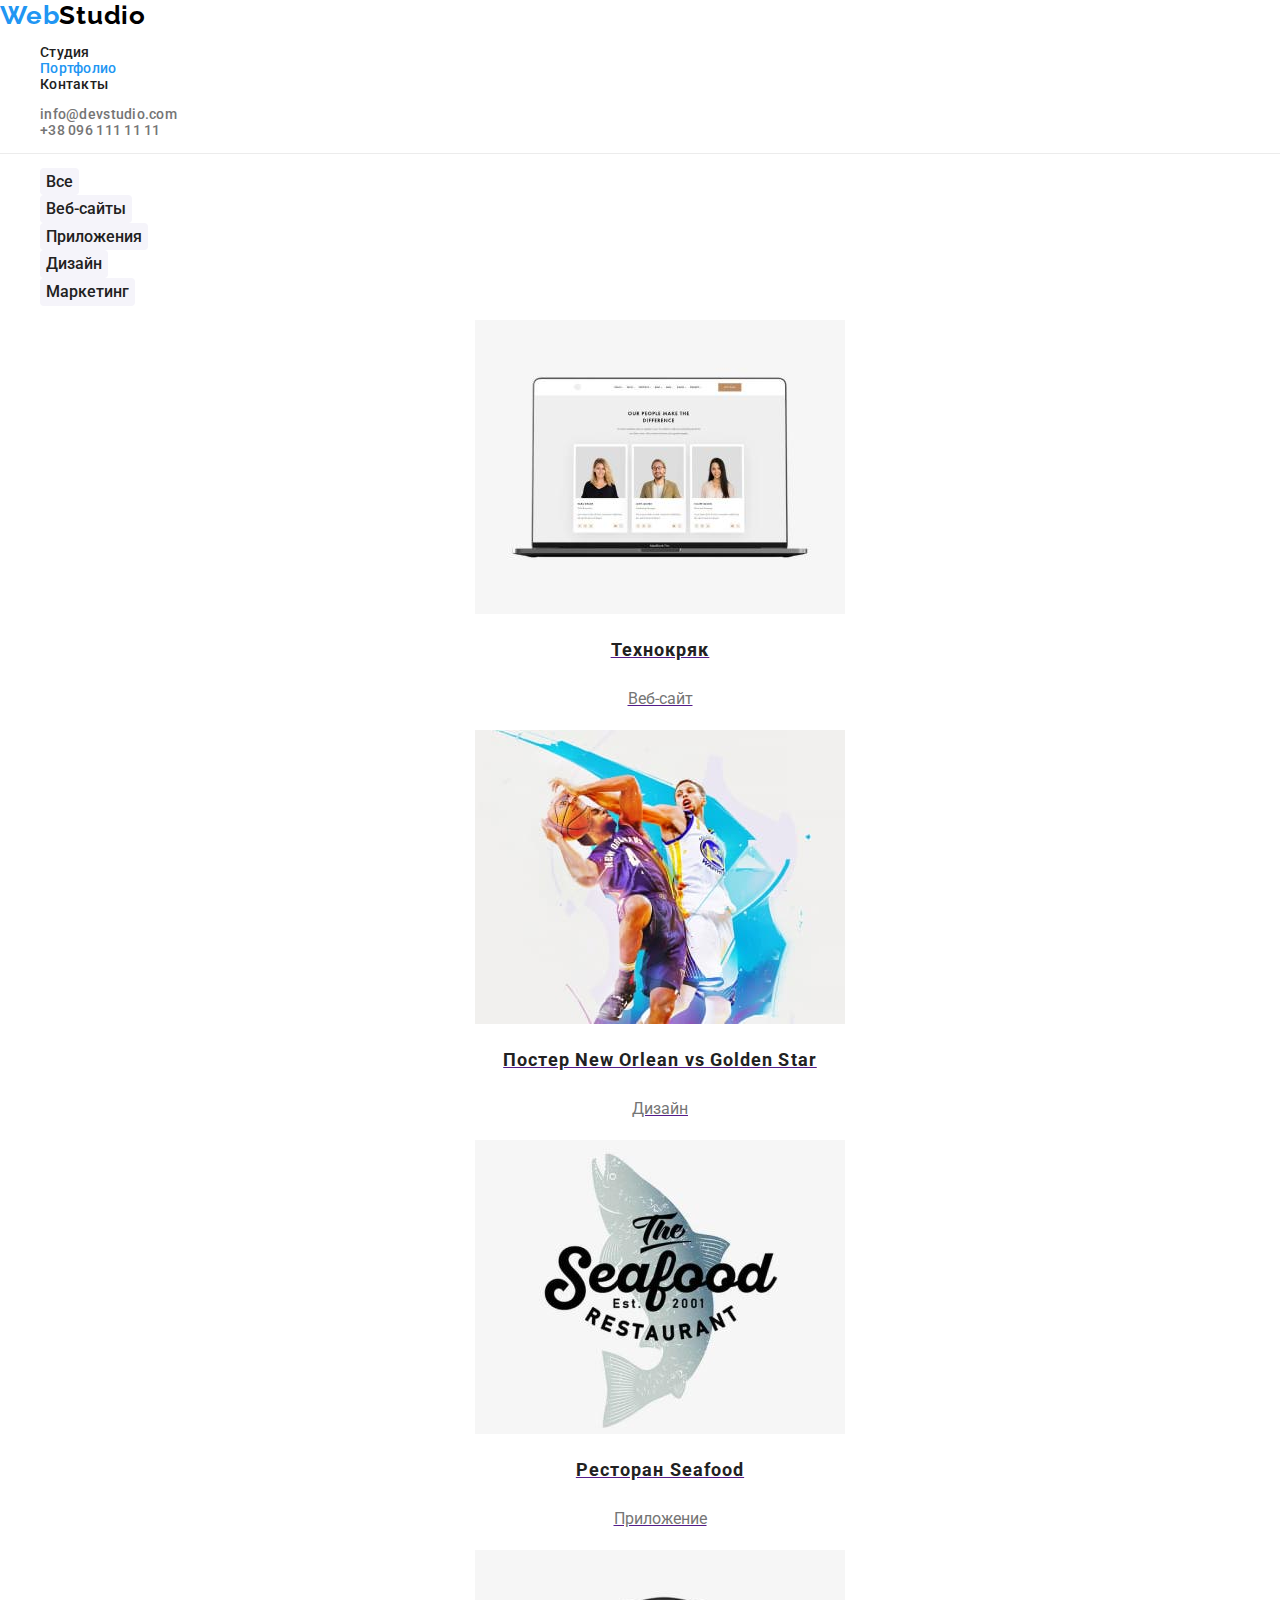
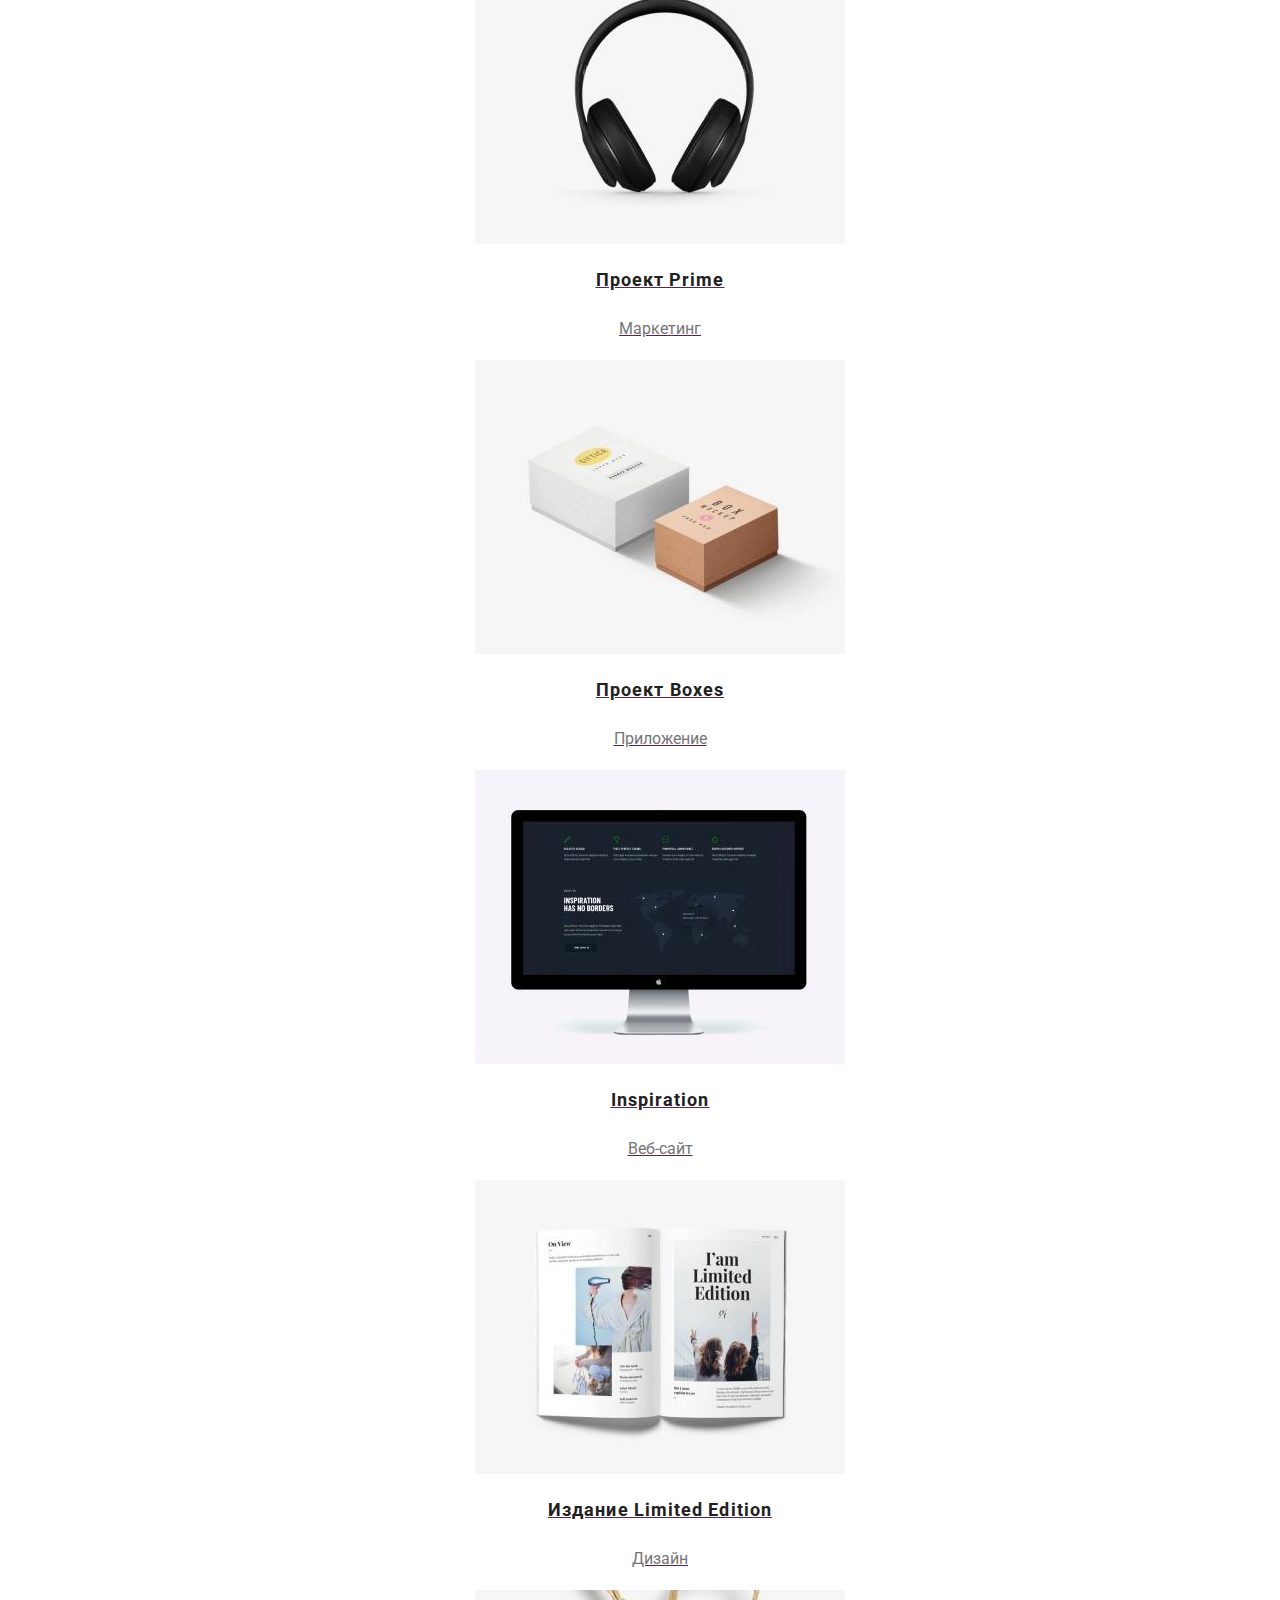
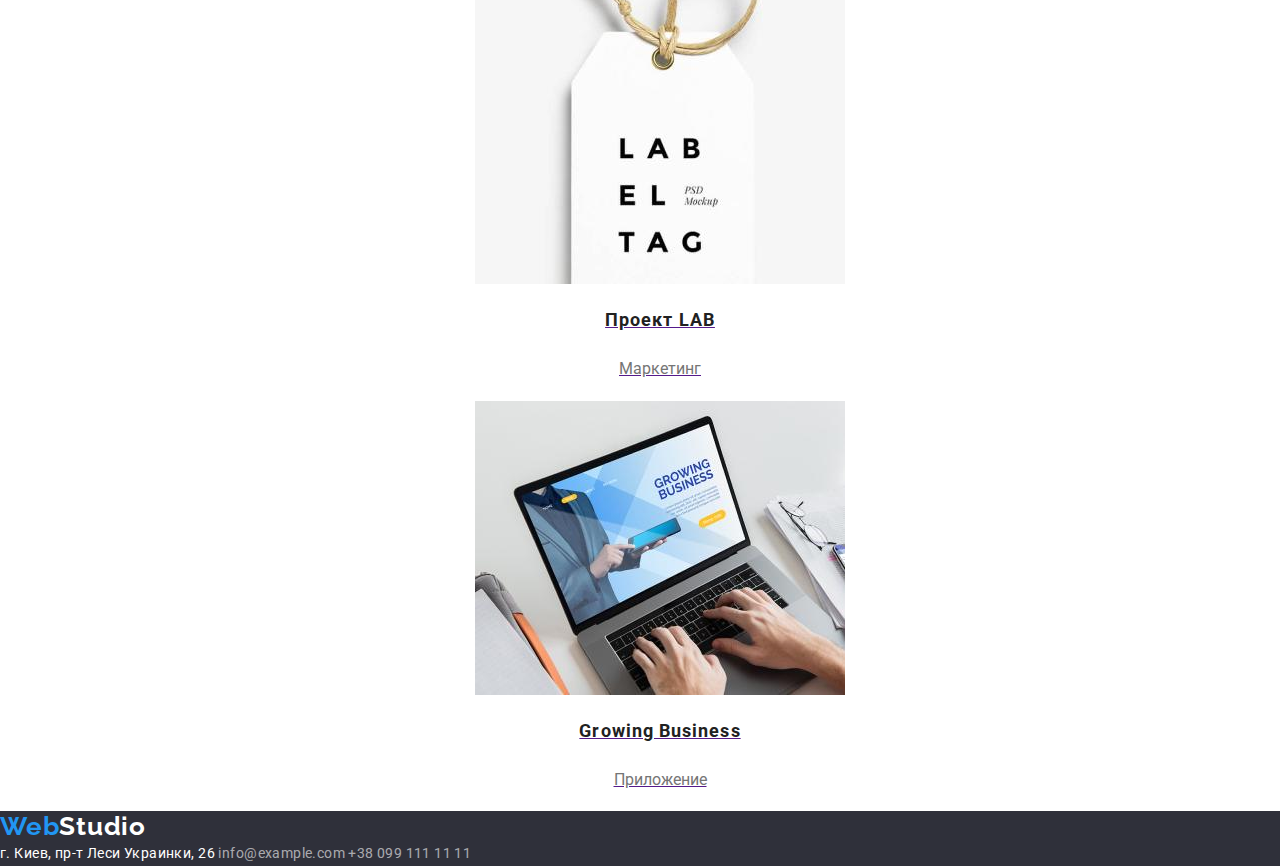
==== portfolio.html @ 9ca7c8cb "Initial commit" ====
<!DOCTYPE html>
<html lang="ru">
	<head>
		<meta charset="UTF-8" />
		<meta http-equiv="X-UA-Compatible" content="IE=edge" />
		<meta name="viewport" content="width=device-width, initial-scale=1.0" />
		<link rel="preconnect" href="https://fonts.googleapis.com" />
		<link rel="preconnect" href="https://fonts.gstatic.com" crossorigin />
		<link
			href="https://fonts.googleapis.com/css2?family=Raleway:wght@700&family=Roboto:wght@400;500;700;900&display=swap"
			rel="stylesheet"
		/>
		<link rel="stylesheet" href="./css/modern-normalize.css" />
		<link rel="stylesheet" href="./css/styles.css" />
		<title>Portfolio</title>
	</head>
	<body>
		<header class="page-header">
			<a lang="en" href="./index.html" class="logo-title">
				<span class="logo-blue">Web</span>Studio
			</a>
			<nav>
				<ul class="nav-menu">
					<li class="nav-item"><a class="nav-link" href="./index.html">Студия</a></li>
					<li class="nav-item"><a class="nav-link active" href="./portfolio.html">Портфолио</a></li>
					<li class="nav-item"><a class="nav-link" href="#contacts">Контакты</a></li>
				</ul>
			</nav>
			<ul class="address-menu">
				<li><a class="address-link" href="mailto:info@devstudio.com">info@devstudio.com</a></li>
				<li><a class="address-link" href="tel:+380961111111">+38 096 111 11 11</a></li>
			</ul>
		</header>

		<main>
			<!-- Our work -->
			<section class="work">
				<!--Hiden title-->
				<h1 hidden>Portfolio</h1>
				<ul class="work-btn-list">
					<li><button type="button" class="work-btn-item">Все</button></li>
					<li><button type="button" class="work-btn-item">Веб-сайты</button></li>
					<li><button type="button" class="work-btn-item">Приложения</button></li>
					<li><button type="button" class="work-btn-item">Дизайн</button></li>
					<li><button type="button" class="work-btn-item">Маркетинг</button></li>
				</ul>
				<ul class="work-cards">
					<li class="work-card">
						<a href="">
							<img src="./images/portfolio/laptop.jpg" width="370" height="294" alt="technoquack" />
							<h2 class="work-card-title">Технокряк</h2>
							<p class="work-card-descr">Веб-сайт</p>
						</a>
					</li>
					<li class="work-card">
						<a href="">
							<img src="./images/portfolio/sport.jpg" width="370" height="294" alt="poster" />
							<h2 class="work-card-title">Постер New Orlean vs Golden Star</h2>
							<p class="work-card-descr">Дизайн</p>
						</a>
					</li>
					<li class="work-card">
						<a href="">
							<img
								src="./images/portfolio/restaurant.jpg"
								width="370"
								height="294"
								alt="restaurant"
							/>
							<h2 class="work-card-title">Ресторан Seafood</h2>
							<p class="work-card-descr">Приложение</p>
						</a>
					</li>
					<li class="work-card">
						<a href="">
							<img
								src="./images/portfolio/headphones.jpg"
								width="370"
								height="294"
								alt="headphones"
							/>
							<h2 class="work-card-title">Проект Prime</h2>
							<p class="work-card-descr">Маркетинг</p>
						</a>
					</li>
					<li class="work-card">
						<a href="">
							<img src="./images/portfolio/boxes.jpg" width="370" height="294" alt="boxes" />
							<h2 class="work-card-title">Проект Boxes</h2>
							<p class="work-card-descr">Приложение</p>
						</a>
					</li>
					<li class="work-card">
						<a href="">
							<img src="./images/portfolio/imac.jpg" width="370" height="294" alt="inspiration" />
							<h2 lang="en" class="work-card-title">Inspiration</h2>
							<p class="work-card-descr">Веб-сайт</p>
						</a>
					</li>
					<li class="work-card">
						<a href="">
							<img src="./images/portfolio/limited.jpg" width="370" height="294" alt="limited" />
							<h2 class="work-card-title">Издание Limited Edition</h2>
							<p class="work-card-descr">Дизайн</p>
						</a>
					</li>
					<li class="work-card">
						<a href="">
							<img src="./images/portfolio/lab.jpg" width="370" height="294" alt="lab" />
							<h2 class="work-card-title">Проект LAB</h2>
							<p class="work-card-descr">Маркетинг</p>
						</a>
					</li>
					<li class="work-card">
						<a href="">
							<img src="./images/portfolio/growing.jpg" width="370" height="294" alt="growing" />
							<h2 lang="en" class="work-card-title">Growing Business</h2>
							<p class="work-card-descr">Приложение</p>
						</a>
					</li>
				</ul>
			</section>
		</main>

		<footer class="footer-menu">
			<a lang="en" href="./index.html" class="logo-title">
				<span class="logo-blue">Web</span>Studio
			</a>
			<address id="contacts">
				<a
					class="street-address"
					href="https://goo.gl/maps/Z6sbrhyPWb495Rzy5"
					target="blank_"
					rel="noopener nofollow noreferrer"
				>
					г. Киев, пр-т Леси Украинки, 26
				</a>
				<a class="address-link" href="mailto:info@example.com">info@example.com</a>
				<a class="address-link" href="tel:+380991111111">+38 099 111 11 11</a>
			</address>
		</footer>
	</body>
</html>
---- css/styles.css ----
:root {
	--prime-color: #212121;
	--active-color: #2196f3;
	--prime-white: #ffffff;
	--grey-text: #757575;
	--prime-bg-color: #2f303a;
	--second-bg-color: #f5f4fa;
}

body {
	font-family: "Roboto", sans-serif;
	font-size: 14px;
	color: var(--prime-color);
}

/* Header */

.page-header {
	border-bottom: 1px solid #ececec;
}
/* Logo */
.logo-title {
	font-family: "Raleway", sans-serif;
	font-weight: 700;
	font-size: 26px;
	line-height: 1.19;
	letter-spacing: 0.03em;
	text-decoration: none;
	color: #000000;
}

.logo-blue {
	color: var(--active-color);
}

/* Navigation */

.nav-menu,
.address-menu {
	list-style: none;
	font-weight: 500;
	font-size: 14px;
	line-height: 1.14;
	letter-spacing: 0.02em;
}

.nav-link {
	text-decoration: none;
	color: var(--prime-color);
}

.nav-link.active {
	color: var(--active-color);
}

.nav-link:hover,
.nav-link:focus {
	color: var(--active-color);
}

.address-link {
	text-decoration: none;
	color: var(--grey-text);
}

.address-link:hover,
.address-link:focus {
	color: var(--active-color);
}

/* Solutions section */

.solutions {
	background-color: #2f303a;
}

.solutions .solutions-title {
	font-weight: 900;
	font-size: 44px;
	line-height: 1.36;
	letter-spacing: 0.06em;
	text-align: center;
	text-transform: uppercase;
	color: var(--prime-white);
}

.solutions .solutions-btn {
	width: 200px;
	height: 50px;
	font-family: inherit;
	font-weight: 700;
	font-size: 16px;
	line-height: 1.87;
	letter-spacing: 0.06em;
	text-align: center;
	color: var(--prime-white);
	background-color: var(--active-color);

	box-shadow: 0px 4px 4px rgba(0, 0, 0, 0.15);
	border: none;
	border-radius: 4px;
	cursor: pointer;
}

.solutions .solutions-btn:hover,
.solutions .solutions-btn:focus {
	background-color: #188ce8;
}
/* Peculiarities section */

/* .peculiarities {
	min-height: 289px;
} */

.peculiarities-items {
	list-style: none;
}

.peculiarities .peculiarities-title {
	font-weight: 700;
	font-size: 14px;
	line-height: 1.14;
	text-transform: uppercase;
	color: var(--prime-color);
}

.peculiarities .peculiarities-descr {
	font-size: 14px;
	line-height: 1.71;
	color: var(--grey-text);
}

/* Doing section */

/* .doing {
	min-height: 386px;
} */

.doing .doing-title,
.team .team-title {
	font-weight: 700;
	font-size: 36px;
	line-height: 1.17;
	text-align: center;
}

.doing .doing-items,
.team .team-members {
	list-style: none;
}

/* Our Team section */

.team {
	/* min-width: 648px; */
	background-color: var(--second-bg-color);
}
.team .team-member {
	background-color: var(--prime-white);
	box-shadow: 0px 1px 3px rgba(0, 0, 0, 0.12), 0px 1px 1px rgba(0, 0, 0, 0.14),
		0px 2px 1px rgba(0, 0, 0, 0.2);
	border-radius: 0px 0px 4px 4px;
}

.team .team-members {
	text-align: center;
}

.team .member-title {
	font-weight: 500;
	font-size: 16px;
	line-height: 1.19;
}

.team .member-position {
	font-size: 16px;
	line-height: 1.19;
	color: var(--grey-text);
}

/* Footer */

.footer-menu {
	background-color: var(--prime-bg-color);
}

.footer-menu .logo-title {
	color: var(--prime-white);
}

.footer-menu .street-address {
	font-style: normal;
	text-decoration: none;
	letter-spacing: 0.03em;
	color: var(--prime-white);
}

.footer-menu .address-link {
	font-style: normal;
	font-size: 14px;
	line-height: 1.71;
	letter-spacing: 0.03em;
	color: rgba(255, 255, 255, 0.6);
}


.footer-menu .address-link:hover,
.footer-menu .address-link:focus,
.footer-menu .street-address:hover,
.footer-menu .street-address:focus {
	color: var(--active-color);
}
/* Portfolio page and section */

.work-btn-list,
.work-cards {
	list-style: none;
}

.work-btn-item {
	font-family: inherit;
	font-weight: 500;
	font-size: 16px;
	line-height: 1.6;
	text-align: center;
	color: var(--prime-color);
	background-color: var(--second-bg-color);

	border-radius: 4px;
	border: none;
	cursor: pointer;
}

.work-btn-item:hover,
.work-btn-item:focus {
	color: var(--prime-white);
	background-color: var(--active-color);

	box-shadow: 0px 3px 1px rgba(0, 0, 0, 0.1), 0px 1px 2px rgba(0, 0, 0, 0.08),
		0px 2px 2px rgba(0, 0, 0, 0.1);
}

.work-card {
	text-align: center;
}

.work-card .work-card-title {
	font-weight: 700;
	font-size: 18px;
	line-height: 2;
	letter-spacing: 0.06em;
	color: var(--prime-color);
}

.work-card .work-card-descr {
	font-size: 16px;
	line-height: 1.88;
	color: var(--grey-text);
}
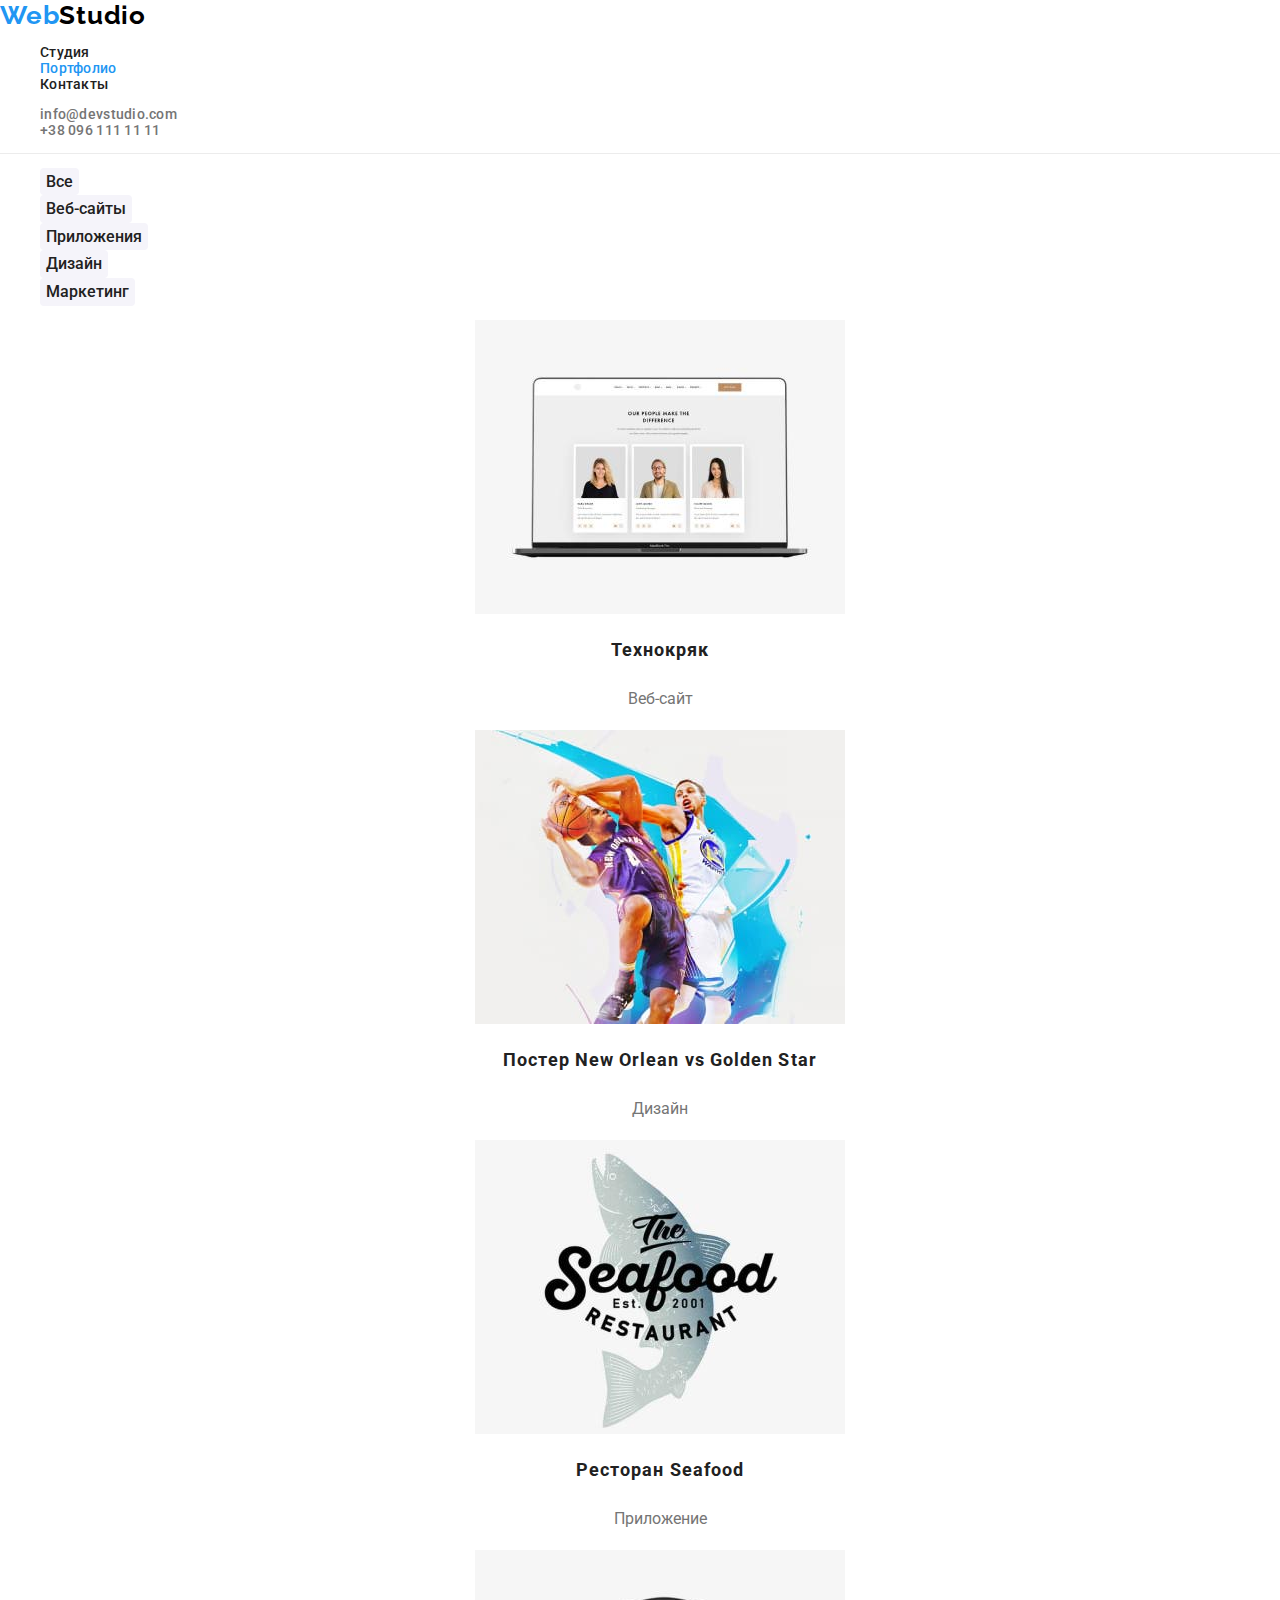
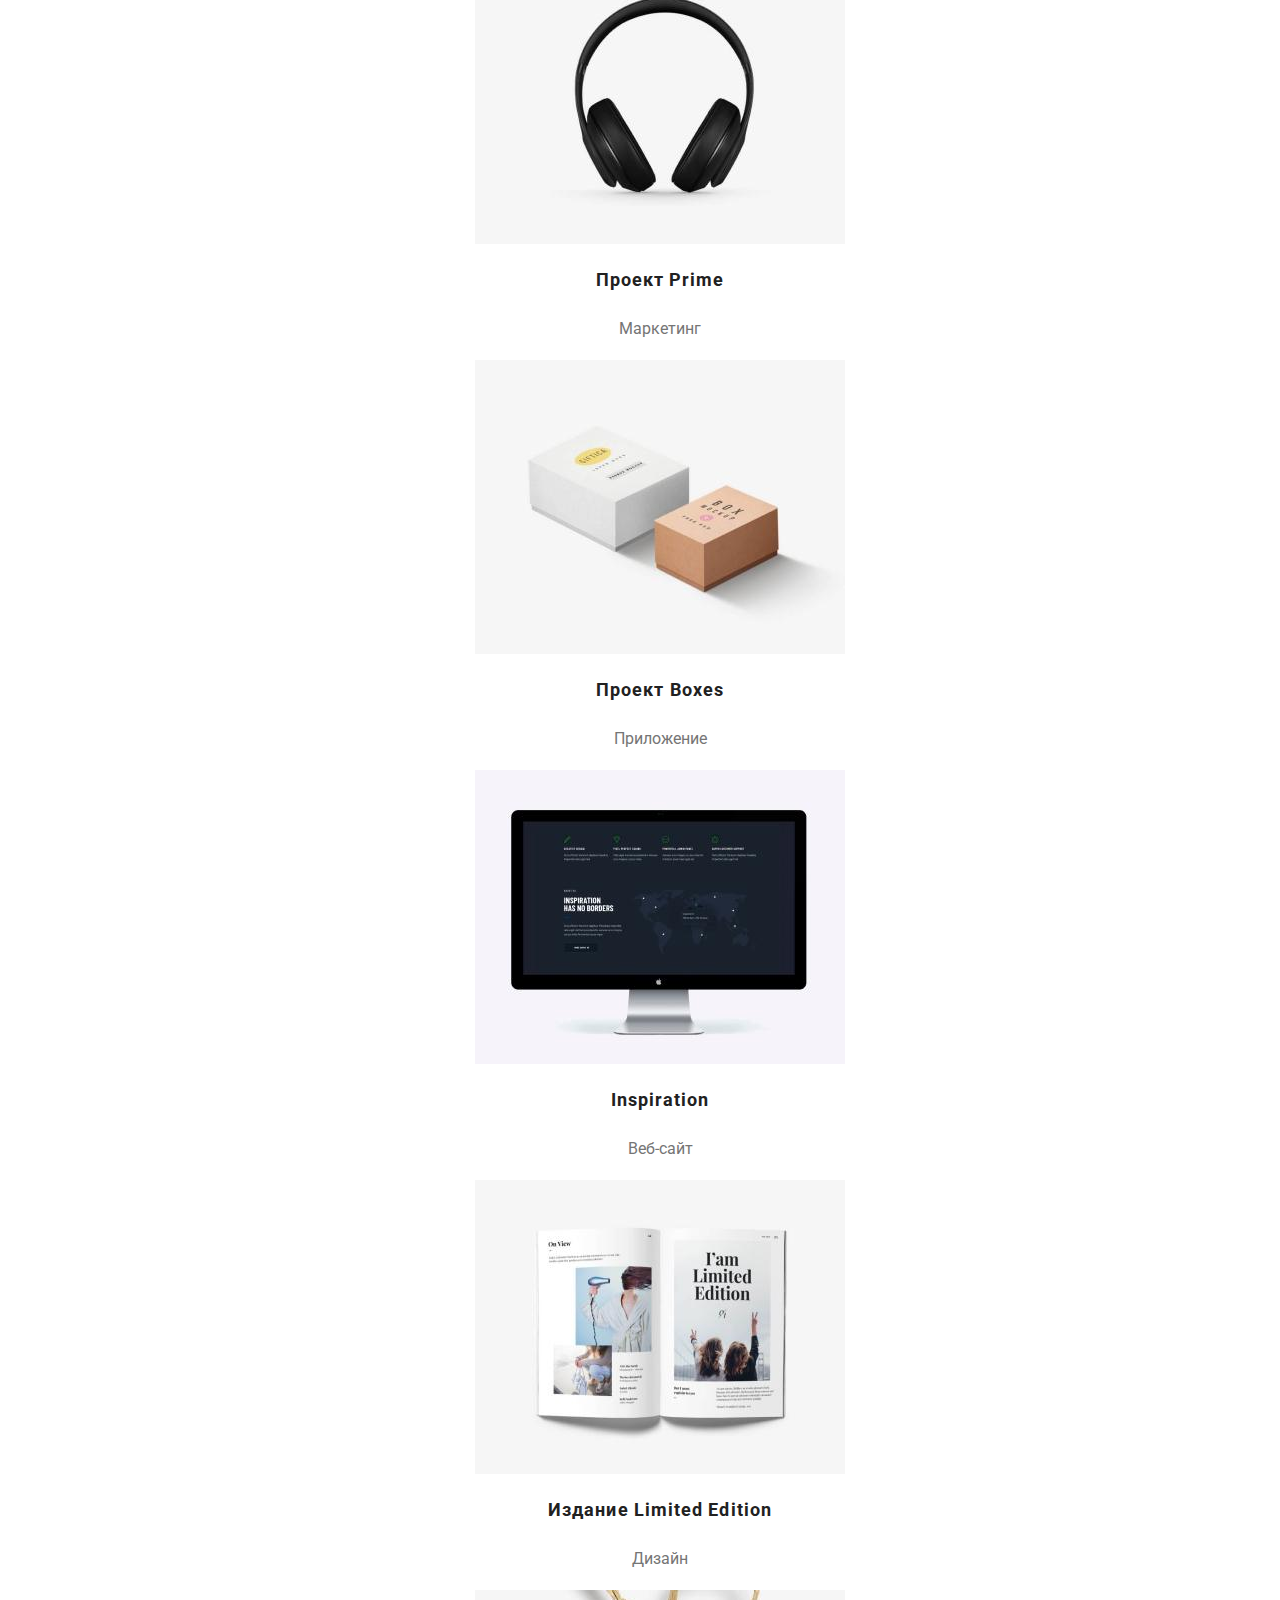
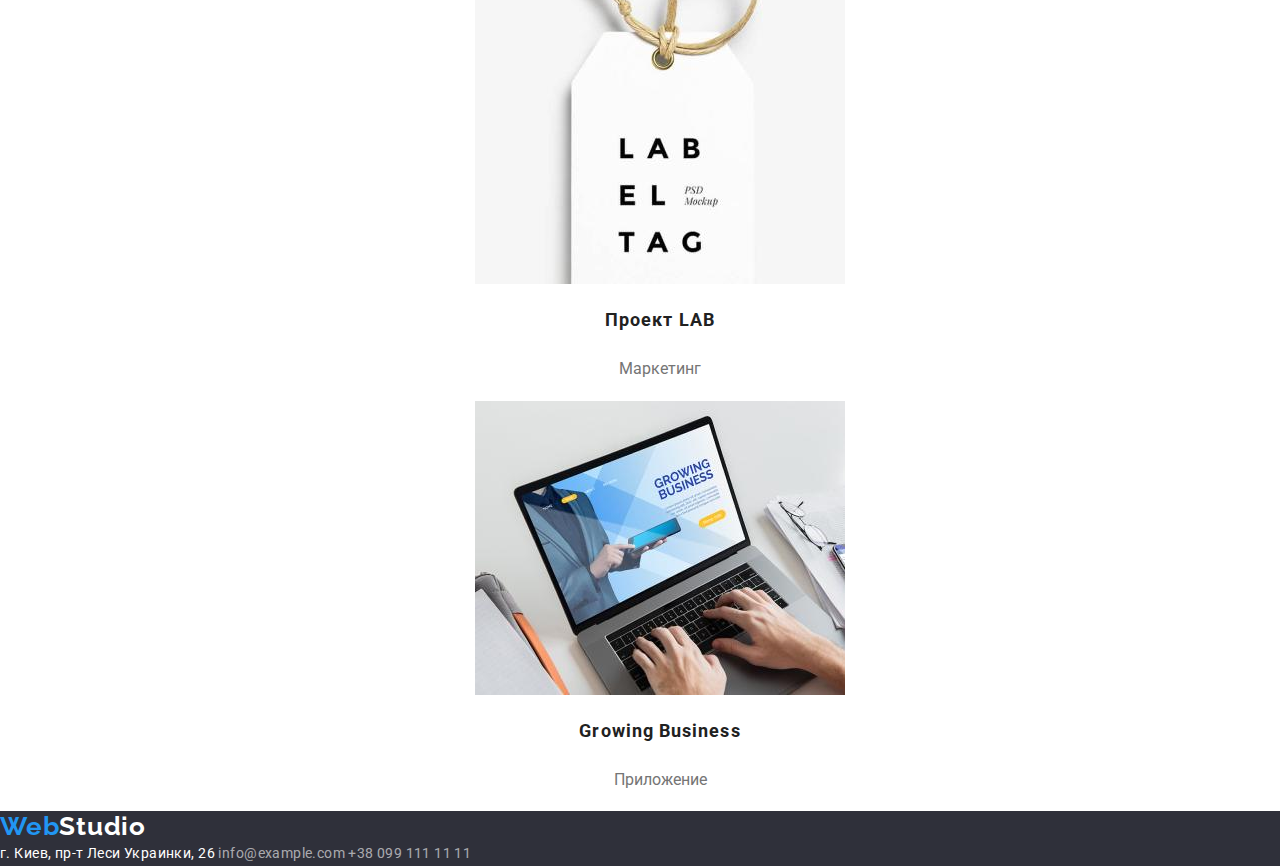
==== commit b2354546: "added changes" ====
--- a/portfolio.html
+++ b/portfolio.html
@@ -46,21 +46,21 @@
 				</ul>
 				<ul class="work-cards">
 					<li class="work-card">
-						<a href="">
+						<a class="work-link" href="">
 							<img src="./images/portfolio/laptop.jpg" width="370" height="294" alt="technoquack" />
 							<h2 class="work-card-title">Технокряк</h2>
 							<p class="work-card-descr">Веб-сайт</p>
 						</a>
 					</li>
 					<li class="work-card">
-						<a href="">
+						<a class="work-link" href="">
 							<img src="./images/portfolio/sport.jpg" width="370" height="294" alt="poster" />
 							<h2 class="work-card-title">Постер New Orlean vs Golden Star</h2>
 							<p class="work-card-descr">Дизайн</p>
 						</a>
 					</li>
 					<li class="work-card">
-						<a href="">
+						<a class="work-link" href="">
 							<img
 								src="./images/portfolio/restaurant.jpg"
 								width="370"
@@ -72,7 +72,7 @@
 						</a>
 					</li>
 					<li class="work-card">
-						<a href="">
+						<a class="work-link" href="">
 							<img
 								src="./images/portfolio/headphones.jpg"
 								width="370"
@@ -84,35 +84,35 @@
 						</a>
 					</li>
 					<li class="work-card">
-						<a href="">
+						<a class="work-link" href="">
 							<img src="./images/portfolio/boxes.jpg" width="370" height="294" alt="boxes" />
 							<h2 class="work-card-title">Проект Boxes</h2>
 							<p class="work-card-descr">Приложение</p>
 						</a>
 					</li>
 					<li class="work-card">
-						<a href="">
+						<a class="work-link" href="">
 							<img src="./images/portfolio/imac.jpg" width="370" height="294" alt="inspiration" />
 							<h2 lang="en" class="work-card-title">Inspiration</h2>
 							<p class="work-card-descr">Веб-сайт</p>
 						</a>
 					</li>
 					<li class="work-card">
-						<a href="">
+						<a class="work-link" href="">
 							<img src="./images/portfolio/limited.jpg" width="370" height="294" alt="limited" />
 							<h2 class="work-card-title">Издание Limited Edition</h2>
 							<p class="work-card-descr">Дизайн</p>
 						</a>
 					</li>
 					<li class="work-card">
-						<a href="">
+						<a class="work-link" href="">
 							<img src="./images/portfolio/lab.jpg" width="370" height="294" alt="lab" />
 							<h2 class="work-card-title">Проект LAB</h2>
 							<p class="work-card-descr">Маркетинг</p>
 						</a>
 					</li>
 					<li class="work-card">
-						<a href="">
+						<a class="work-link" href="">
 							<img src="./images/portfolio/growing.jpg" width="370" height="294" alt="growing" />
 							<h2 lang="en" class="work-card-title">Growing Business</h2>
 							<p class="work-card-descr">Приложение</p>
--- a/css/styles.css
+++ b/css/styles.css
@@ -203,7 +203,6 @@
 	color: rgba(255, 255, 255, 0.6);
 }
 
-
 .footer-menu .address-link:hover,
 .footer-menu .address-link:focus,
 .footer-menu .street-address:hover,
@@ -244,6 +243,10 @@
 	text-align: center;
 }
 
+.work-link {
+	text-decoration: none;
+}
+
 .work-card .work-card-title {
 	font-weight: 700;
 	font-size: 18px;
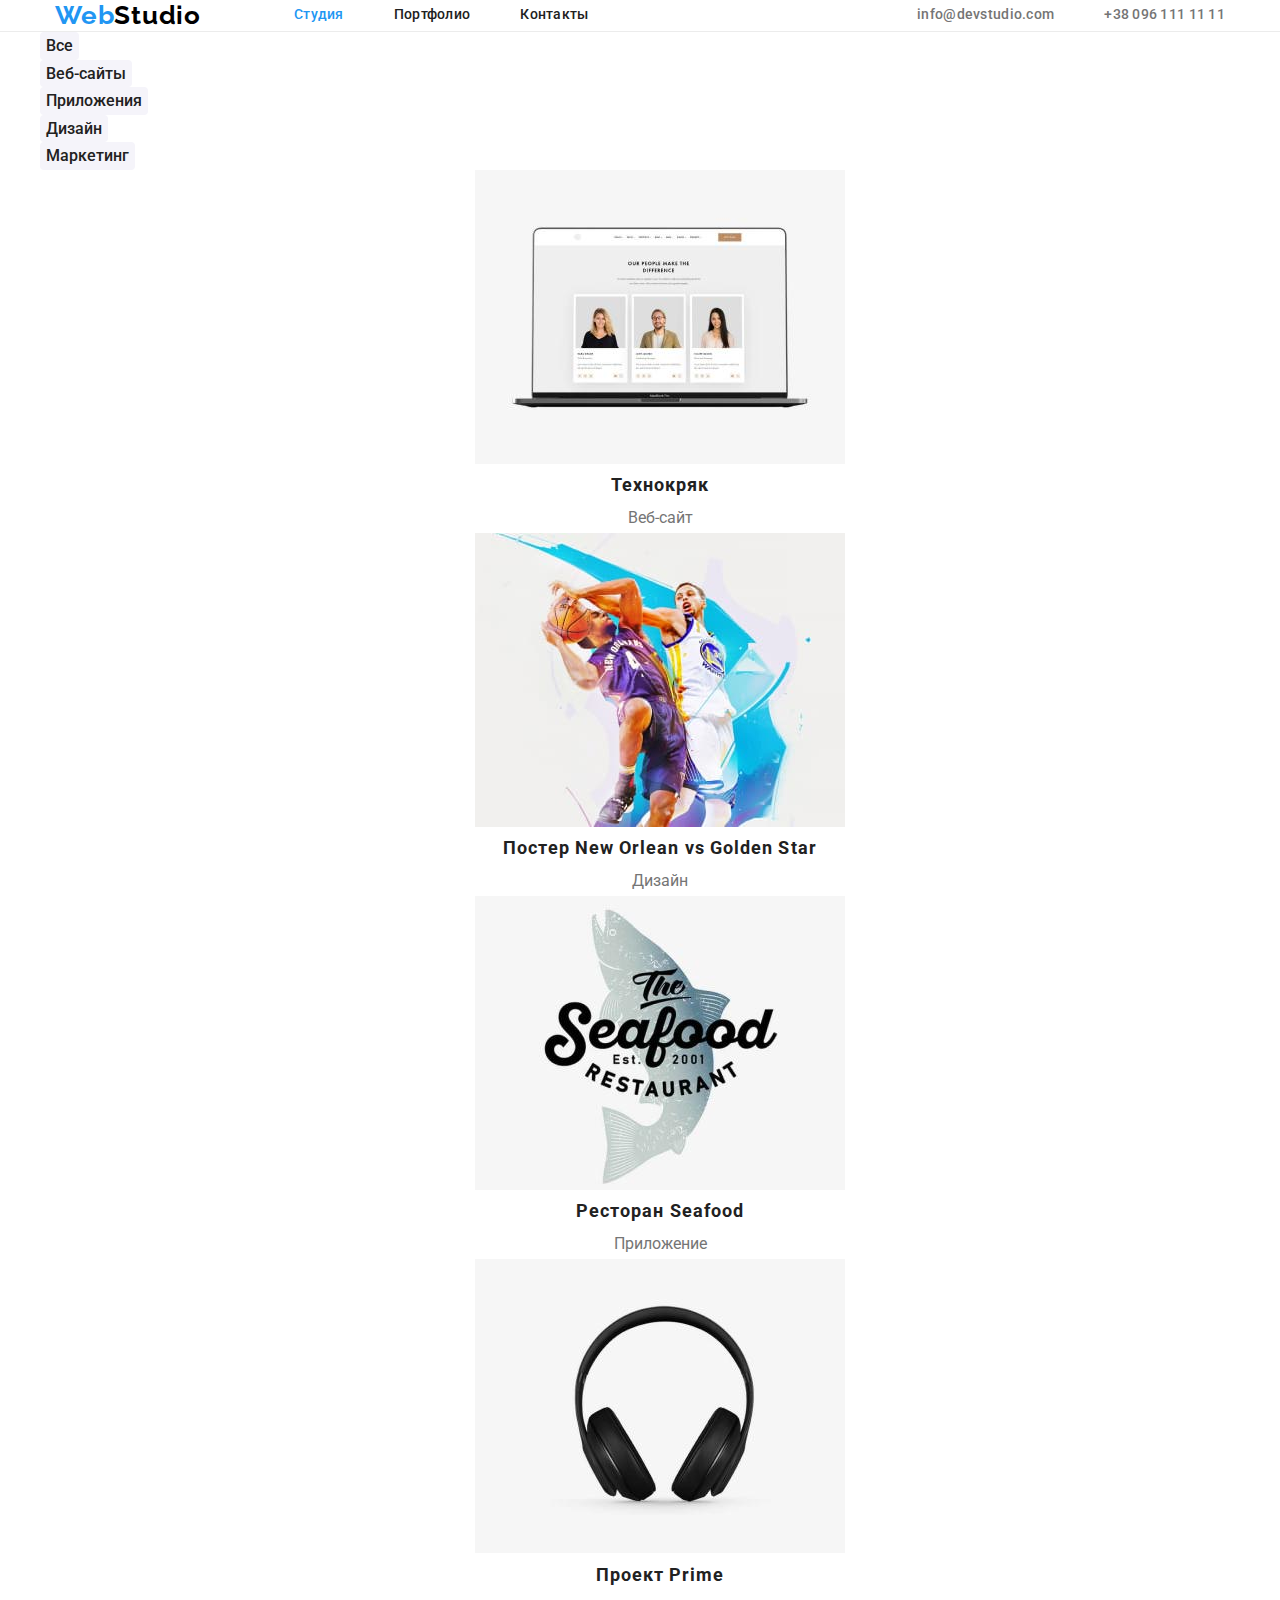
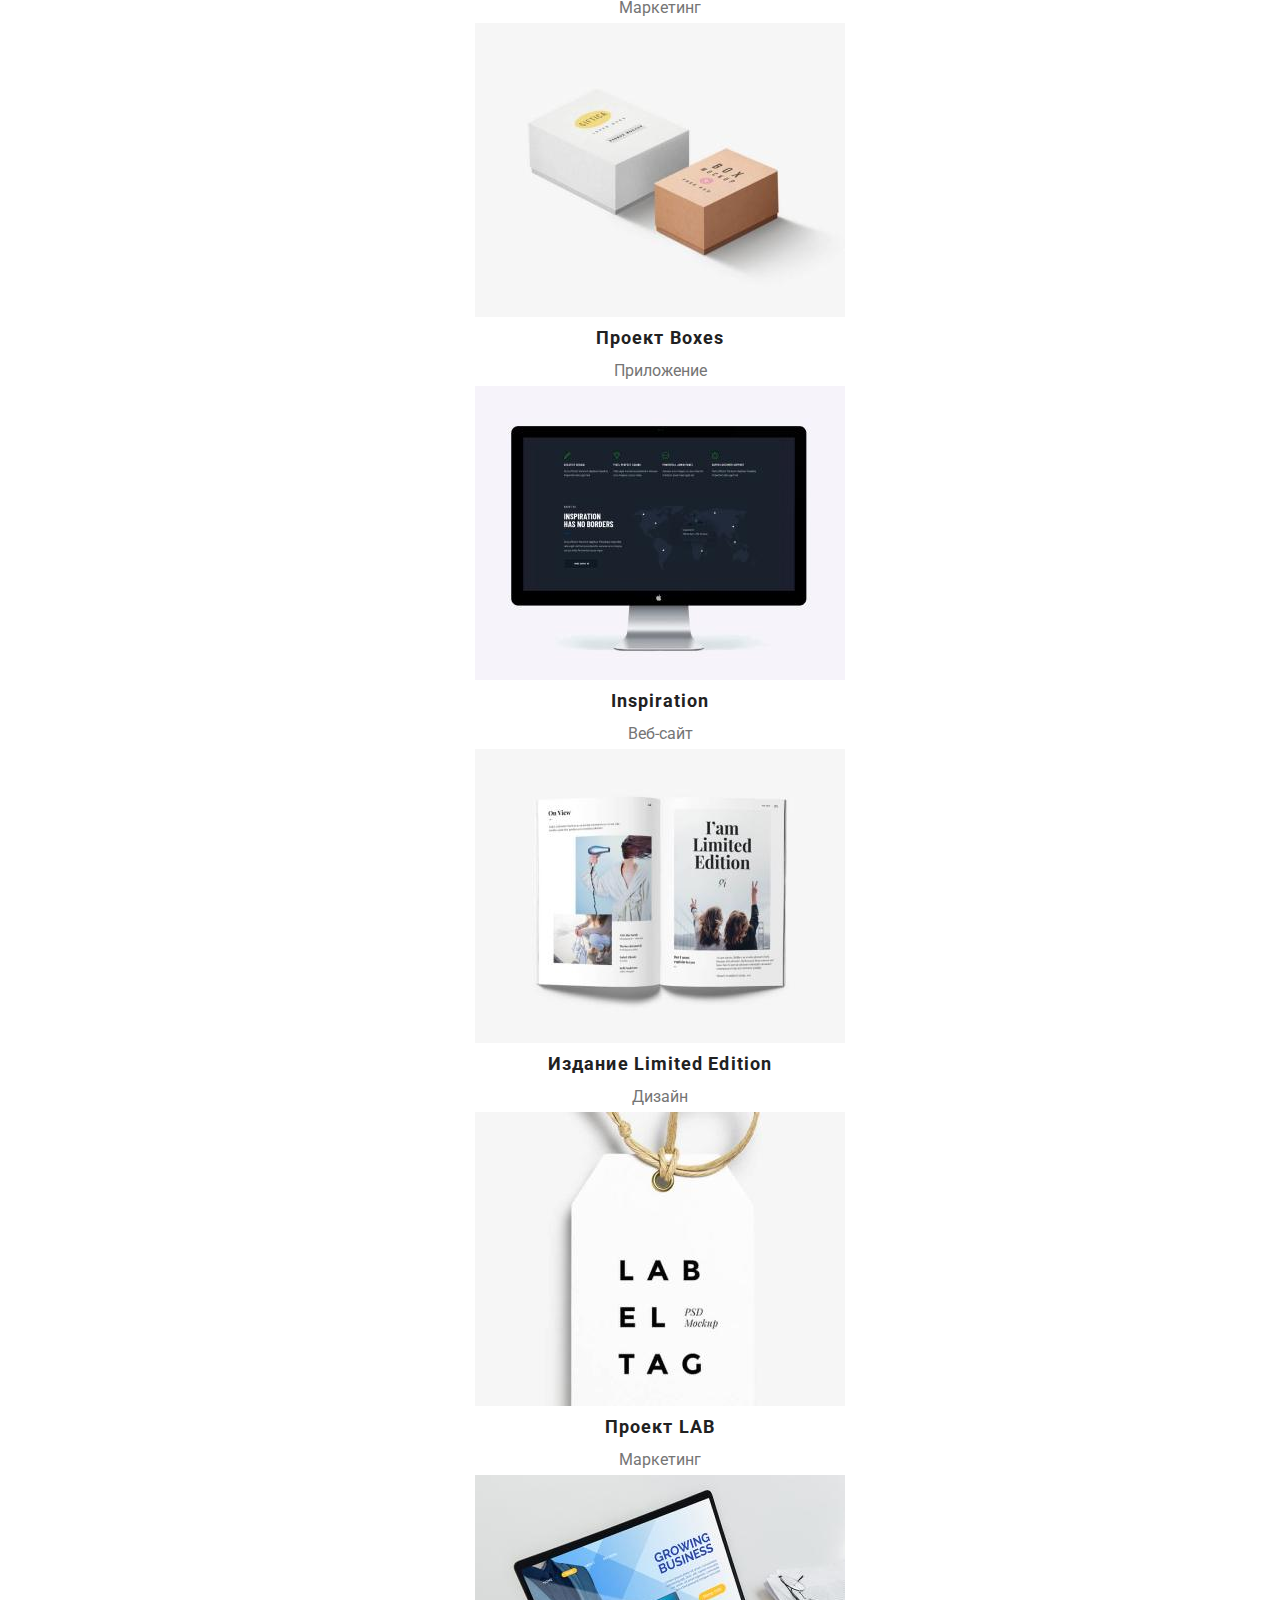
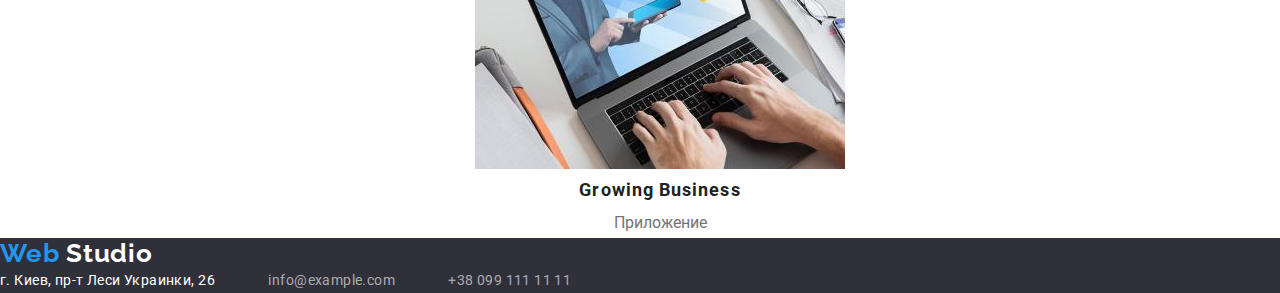
==== commit 5b268827: "added changes" ====
--- a/portfolio.html
+++ b/portfolio.html
@@ -16,20 +16,22 @@
 	</head>
 	<body>
 		<header class="page-header">
-			<a lang="en" href="./index.html" class="logo-title">
-				<span class="logo-blue">Web</span>Studio
-			</a>
-			<nav>
-				<ul class="nav-menu">
-					<li class="nav-item"><a class="nav-link" href="./index.html">Студия</a></li>
-					<li class="nav-item"><a class="nav-link active" href="./portfolio.html">Портфолио</a></li>
-					<li class="nav-item"><a class="nav-link" href="#contacts">Контакты</a></li>
+			<div class="container">
+				<a lang="en" href="./index.html" class="logo-title">
+					<span class="logo-blue">Web</span>Studio
+				</a>
+				<nav>
+					<ul class="nav-menu">
+						<li class="nav-item"><a class="nav-link active" href="./index.html">Студия</a></li>
+						<li class="nav-item"><a class="nav-link" href="./portfolio.html">Портфолио</a></li>
+						<li class="nav-item"><a class="nav-link" href="#contacts">Контакты</a></li>
+					</ul>
+				</nav>
+				<ul class="address-menu">
+					<li><a class="address-link" href="mailto:info@devstudio.com">info@devstudio.com</a></li>
+					<li><a class="address-link" href="tel:+380961111111">+38 096 111 11 11</a></li>
 				</ul>
-			</nav>
-			<ul class="address-menu">
-				<li><a class="address-link" href="mailto:info@devstudio.com">info@devstudio.com</a></li>
-				<li><a class="address-link" href="tel:+380961111111">+38 096 111 11 11</a></li>
-			</ul>
+			</div>
 		</header>
 
 		<main>
@@ -124,7 +126,8 @@
 
 		<footer class="footer-menu">
 			<a lang="en" href="./index.html" class="logo-title">
-				<span class="logo-blue">Web</span>Studio
+				<span class="logo-blue">Web</span>
+				Studio
 			</a>
 			<address id="contacts">
 				<a
@@ -141,5 +144,3 @@
 		</footer>
 	</body>
 </html>
-
-
--- a/css/styles.css
+++ b/css/styles.css
@@ -13,7 +13,27 @@
 	color: var(--prime-color);
 }
 
+h1,
+h2,
+h3,
+h4,
+h5,
+h6,
+p,
+ul {
+	margin: 0;
+}
+
 /* Header */
+.container {
+	display: flex;
+	align-items: center;
+	width: 1200px;
+	margin-left: auto;
+	margin-right: auto;
+	padding-left: 15px;
+	padding-right: 15px;
+}
 
 .page-header {
 	border-bottom: 1px solid #ececec;
@@ -27,6 +47,7 @@
 	letter-spacing: 0.03em;
 	text-decoration: none;
 	color: #000000;
+	margin-right: 93px;
 }
 
 .logo-blue {
@@ -37,12 +58,26 @@
 
 .nav-menu,
 .address-menu {
+	display: flex;
+	align-items: center;
+	padding: 0;
 	list-style: none;
 	font-weight: 500;
 	font-size: 14px;
 	line-height: 1.14;
 	letter-spacing: 0.02em;
 }
+.address-menu {
+	margin-left: auto;
+}
+
+.nav-item {
+	margin-left: 50px;
+}
+
+.nav-item:first-child {
+	margin-left: 0;
+}
 
 .nav-link {
 	text-decoration: none;
@@ -59,6 +94,7 @@
 }
 
 .address-link {
+	margin-left: 50px;
 	text-decoration: none;
 	color: var(--grey-text);
 }
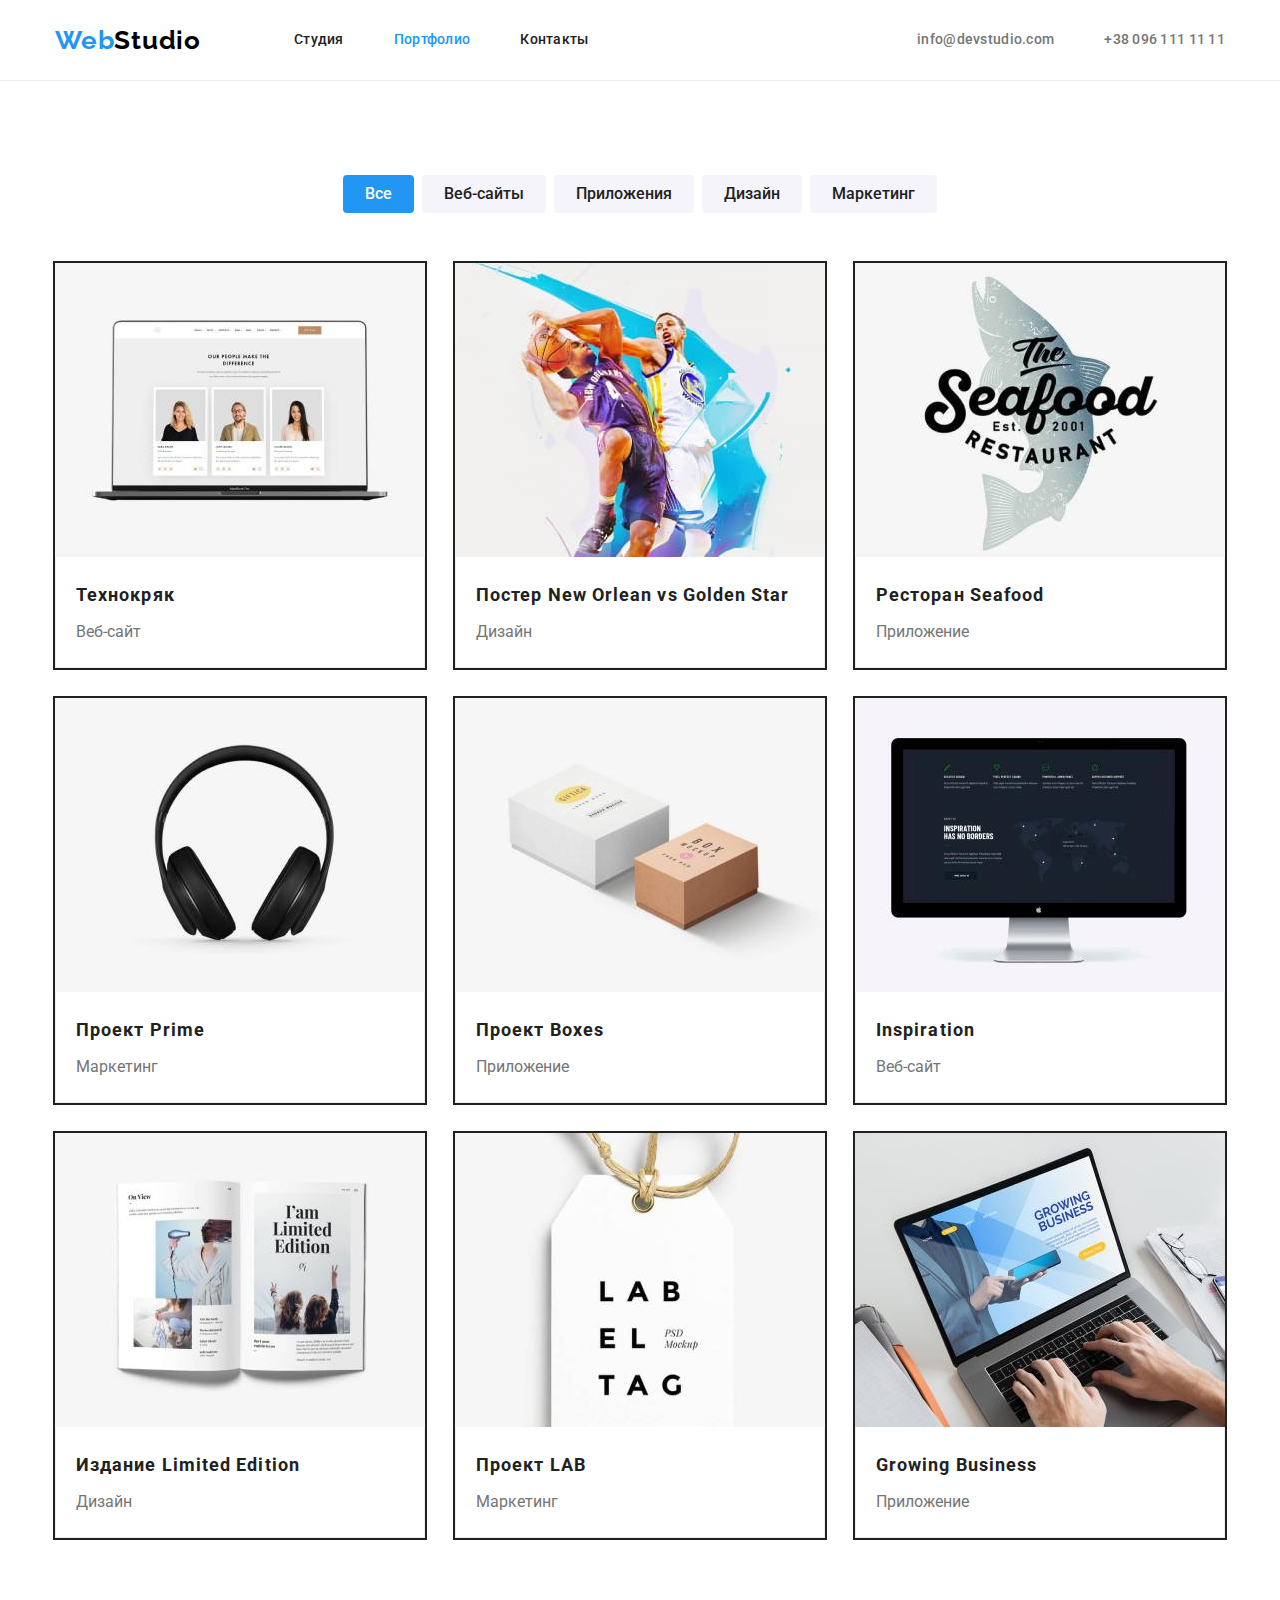
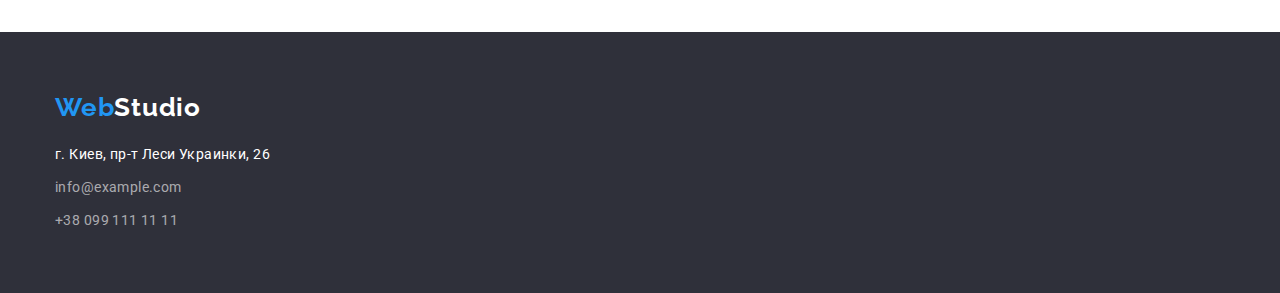
==== commit eccd471e: "finished hw-3" ====
--- a/portfolio.html
+++ b/portfolio.html
@@ -1,146 +1,152 @@
 <!DOCTYPE html>
 <html lang="ru">
-	<head>
-		<meta charset="UTF-8" />
-		<meta http-equiv="X-UA-Compatible" content="IE=edge" />
-		<meta name="viewport" content="width=device-width, initial-scale=1.0" />
-		<link rel="preconnect" href="https://fonts.googleapis.com" />
-		<link rel="preconnect" href="https://fonts.gstatic.com" crossorigin />
-		<link
-			href="https://fonts.googleapis.com/css2?family=Raleway:wght@700&family=Roboto:wght@400;500;700;900&display=swap"
-			rel="stylesheet"
-		/>
-		<link rel="stylesheet" href="./css/modern-normalize.css" />
-		<link rel="stylesheet" href="./css/styles.css" />
-		<title>Portfolio</title>
-	</head>
-	<body>
-		<header class="page-header">
-			<div class="container">
-				<a lang="en" href="./index.html" class="logo-title">
-					<span class="logo-blue">Web</span>Studio
-				</a>
-				<nav>
-					<ul class="nav-menu">
-						<li class="nav-item"><a class="nav-link active" href="./index.html">Студия</a></li>
-						<li class="nav-item"><a class="nav-link" href="./portfolio.html">Портфолио</a></li>
-						<li class="nav-item"><a class="nav-link" href="#contacts">Контакты</a></li>
-					</ul>
-				</nav>
-				<ul class="address-menu">
-					<li><a class="address-link" href="mailto:info@devstudio.com">info@devstudio.com</a></li>
-					<li><a class="address-link" href="tel:+380961111111">+38 096 111 11 11</a></li>
-				</ul>
-			</div>
-		</header>
+  <head>
+    <meta charset="UTF-8" />
+    <meta http-equiv="X-UA-Compatible" content="IE=edge" />
+    <meta name="viewport" content="width=device-width, initial-scale=1.0" />
+    <link rel="preconnect" href="https://fonts.googleapis.com" />
+    <link rel="preconnect" href="https://fonts.gstatic.com" crossorigin />
+    <link href="https://fonts.googleapis.com/css2?family=Raleway:wght@700&family=Roboto:wght@400;500;700;900&display=swap" rel="stylesheet" />
+    <link rel="stylesheet" href="https://cdnjs.cloudflare.com/ajax/libs/modern-normalize/1.1.0/modern-normalize.min.css" />
+    <link rel="stylesheet" href="./css/styles.css" />
+    <title>Portfolio</title>
+  </head>
+  <body>
+    <!-- Header -->
+    <header class="page-header">
+      <div class="container flex-container">
+        <a lang="en" href="./index.html" class="logo-title"> <span class="logo-blue">Web</span>Studio </a>
 
-		<main>
-			<!-- Our work -->
-			<section class="work">
-				<!--Hiden title-->
-				<h1 hidden>Portfolio</h1>
-				<ul class="work-btn-list">
-					<li><button type="button" class="work-btn-item">Все</button></li>
-					<li><button type="button" class="work-btn-item">Веб-сайты</button></li>
-					<li><button type="button" class="work-btn-item">Приложения</button></li>
-					<li><button type="button" class="work-btn-item">Дизайн</button></li>
-					<li><button type="button" class="work-btn-item">Маркетинг</button></li>
-				</ul>
-				<ul class="work-cards">
-					<li class="work-card">
-						<a class="work-link" href="">
-							<img src="./images/portfolio/laptop.jpg" width="370" height="294" alt="technoquack" />
-							<h2 class="work-card-title">Технокряк</h2>
-							<p class="work-card-descr">Веб-сайт</p>
-						</a>
-					</li>
-					<li class="work-card">
-						<a class="work-link" href="">
-							<img src="./images/portfolio/sport.jpg" width="370" height="294" alt="poster" />
-							<h2 class="work-card-title">Постер New Orlean vs Golden Star</h2>
-							<p class="work-card-descr">Дизайн</p>
-						</a>
-					</li>
-					<li class="work-card">
-						<a class="work-link" href="">
-							<img
-								src="./images/portfolio/restaurant.jpg"
-								width="370"
-								height="294"
-								alt="restaurant"
-							/>
-							<h2 class="work-card-title">Ресторан Seafood</h2>
-							<p class="work-card-descr">Приложение</p>
-						</a>
-					</li>
-					<li class="work-card">
-						<a class="work-link" href="">
-							<img
-								src="./images/portfolio/headphones.jpg"
-								width="370"
-								height="294"
-								alt="headphones"
-							/>
-							<h2 class="work-card-title">Проект Prime</h2>
-							<p class="work-card-descr">Маркетинг</p>
-						</a>
-					</li>
-					<li class="work-card">
-						<a class="work-link" href="">
-							<img src="./images/portfolio/boxes.jpg" width="370" height="294" alt="boxes" />
-							<h2 class="work-card-title">Проект Boxes</h2>
-							<p class="work-card-descr">Приложение</p>
-						</a>
-					</li>
-					<li class="work-card">
-						<a class="work-link" href="">
-							<img src="./images/portfolio/imac.jpg" width="370" height="294" alt="inspiration" />
-							<h2 lang="en" class="work-card-title">Inspiration</h2>
-							<p class="work-card-descr">Веб-сайт</p>
-						</a>
-					</li>
-					<li class="work-card">
-						<a class="work-link" href="">
-							<img src="./images/portfolio/limited.jpg" width="370" height="294" alt="limited" />
-							<h2 class="work-card-title">Издание Limited Edition</h2>
-							<p class="work-card-descr">Дизайн</p>
-						</a>
-					</li>
-					<li class="work-card">
-						<a class="work-link" href="">
-							<img src="./images/portfolio/lab.jpg" width="370" height="294" alt="lab" />
-							<h2 class="work-card-title">Проект LAB</h2>
-							<p class="work-card-descr">Маркетинг</p>
-						</a>
-					</li>
-					<li class="work-card">
-						<a class="work-link" href="">
-							<img src="./images/portfolio/growing.jpg" width="370" height="294" alt="growing" />
-							<h2 lang="en" class="work-card-title">Growing Business</h2>
-							<p class="work-card-descr">Приложение</p>
-						</a>
-					</li>
-				</ul>
-			</section>
-		</main>
+        <nav>
+          <ul class="nav-menu">
+            <li class="nav-item"><a class="nav-link" href="./index.html">Студия</a></li>
+            <li class="nav-item"><a class="nav-link active" href="./portfolio.html">Портфолио</a></li>
+            <li class="nav-item"><a class="nav-link" href="#contacts">Контакты</a></li>
+          </ul>
+        </nav>
 
-		<footer class="footer-menu">
-			<a lang="en" href="./index.html" class="logo-title">
-				<span class="logo-blue">Web</span>
-				Studio
-			</a>
-			<address id="contacts">
-				<a
-					class="street-address"
-					href="https://goo.gl/maps/Z6sbrhyPWb495Rzy5"
-					target="blank_"
-					rel="noopener nofollow noreferrer"
-				>
-					г. Киев, пр-т Леси Украинки, 26
-				</a>
-				<a class="address-link" href="mailto:info@example.com">info@example.com</a>
-				<a class="address-link" href="tel:+380991111111">+38 099 111 11 11</a>
-			</address>
-		</footer>
-	</body>
+        <ul class="address-menu">
+          <li class="address-item"><a class="address-link" href="mailto:info@devstudio.com">info@devstudio.com</a></li>
+          <li class="address-item"><a class="address-link" href="tel:+380961111111">+38 096 111 11 11</a></li>
+        </ul>
+      </div>
+    </header>
+    <!-- Main -->
+    <main>
+      <!-- Our work -->
+      <section class="section work">
+        <div class="container">
+          <!--Hiden title-->
+          <h1 hidden>Portfolio</h1>
+          <ul class="work-btn-list">
+            <li class="work-btn-item"><button type="button" class="work-btn active-btn">Все</button></li>
+            <li class="work-btn-item"><button type="button" class="work-btn">Веб-сайты</button></li>
+            <li class="work-btn-item"><button type="button" class="work-btn">Приложения</button></li>
+            <li class="work-btn-item"><button type="button" class="work-btn">Дизайн</button></li>
+            <li class="work-btn-item"><button type="button" class="work-btn">Маркетинг</button></li>
+          </ul>
+          <ul class="work-cards">
+            <li class="work-card">
+              <a class="work-link" href="">
+                <img class="work-img" src="./images/portfolio/laptop.jpg" width="370" height="294" alt="technoquack" />
+                <div class="text-wrp">
+                  <h2 class="work-card-title">Технокряк</h2>
+                  <p class="work-card-descr">Веб-сайт</p>
+                </div>
+              </a>
+            </li>
+            <li class="work-card">
+              <a class="work-link" href="">
+                <img class="work-img" src="./images/portfolio/sport.jpg" width="370" height="294" alt="poster" />
+                <div class="text-wrp">
+                  <h2 class="work-card-title">Постер New Orlean vs Golden Star</h2>
+                  <p class="work-card-descr">Дизайн</p>
+                </div>
+              </a>
+            </li>
+            <li class="work-card">
+              <a class="work-link" href="">
+                <img class="work-img" src="./images/portfolio/restaurant.jpg" width="370" height="294" alt="restaurant" />
+                <div class="text-wrp">
+                  <h2 class="work-card-title">Ресторан Seafood</h2>
+                  <p class="work-card-descr">Приложение</p>
+                </div>
+              </a>
+            </li>
+            <li class="work-card">
+              <a class="work-link" href="">
+                <img class="work-img" src="./images/portfolio/headphones.jpg" width="370" height="294" alt="headphones" />
+                <div class="text-wrp">
+                  <h2 class="work-card-title">Проект Prime</h2>
+                  <p class="work-card-descr">Маркетинг</p>
+                </div>
+              </a>
+            </li>
+            <li class="work-card">
+              <a class="work-link" href="">
+                <img class="work-img" src="./images/portfolio/boxes.jpg" width="370" height="294" alt="boxes" />
+                <div class="text-wrp">
+                  <h2 class="work-card-title">Проект Boxes</h2>
+                  <p class="work-card-descr">Приложение</p>
+                </div>
+              </a>
+            </li>
+            <li class="work-card">
+              <a class="work-link" href="">
+                <img class="work-img" src="./images/portfolio/imac.jpg" width="370" height="294" alt="inspiration" />
+                <div class="text-wrp">
+                  <h2 lang="en" class="work-card-title">Inspiration</h2>
+                  <p class="work-card-descr">Веб-сайт</p>
+                </div>
+              </a>
+            </li>
+            <li class="work-card">
+              <a class="work-link" href="">
+                <img class="work-img" src="./images/portfolio/limited.jpg" width="370" height="294" alt="limited" />
+                <div class="text-wrp">
+                  <h2 class="work-card-title">Издание Limited Edition</h2>
+                  <p class="work-card-descr">Дизайн</p>
+                </div>
+              </a>
+            </li>
+            <li class="work-card">
+              <a class="work-link" href="">
+                <img class="work-img" src="./images/portfolio/lab.jpg" width="370" height="294" alt="lab" />
+                <div class="text-wrp">
+                  <h2 class="work-card-title">Проект LAB</h2>
+                  <p class="work-card-descr">Маркетинг</p>
+                </div>
+              </a>
+            </li>
+            <li class="work-card">
+              <a class="work-link" href="">
+                <img class="work-img" src="./images/portfolio/growing.jpg" width="370" height="294" alt="growing" />
+                <div class="text-wrp">
+                  <h2 lang="en" class="work-card-title">Growing Business</h2>
+                  <p class="work-card-descr">Приложение</p>
+                </div>
+              </a>
+            </li>
+          </ul>
+        </div>
+      </section>
+    </main>
+
+    <!-- Footer -->
+
+    <footer class="footer-menu">
+      <div class="container">
+        <a lang="en" href="./index.html" class="logo-title"> <span class="logo-blue">Web</span>Studio </a>
+        <address id="contacts">
+          <a class="street-address" href="https://goo.gl/maps/Z6sbrhyPWb495Rzy5" target="blank_" rel="noopener nofollow noreferrer">
+            г. Киев, пр-т Леси Украинки, 26
+          </a>
+          <ul class="footer-address">
+            <li class="footer-item"><a class="address-link" href="mailto:info@example.com">info@example.com</a></li>
+            <li class="footer-item"><a class="address-link" href="tel:+380991111111">+38 099 111 11 11</a></li>
+          </ul>
+        </address>
+      </div>
+    </footer>
+  </body>
 </html>
--- a/css/styles.css
+++ b/css/styles.css
@@ -1,10 +1,14 @@
 :root {
+	/* Text color */
 	--prime-color: #212121;
 	--active-color: #2196f3;
 	--prime-white: #ffffff;
 	--grey-text: #757575;
+	/* Background color */
 	--prime-bg-color: #2f303a;
 	--second-bg-color: #f5f4fa;
+	/* Border color */
+	--border-color: #eeeeee;
 }
 
 body {
@@ -12,6 +16,8 @@
 	font-size: 14px;
 	color: var(--prime-color);
 }
+
+	/* reset */
 
 h1,
 h2,
@@ -22,23 +28,38 @@
 p,
 ul {
 	margin: 0;
-}
-
-/* Header */
+	padding: 0;
+}
+
+
+	/* Wrappers */
+
+.section {
+	padding-top: 94px;
+	padding-bottom: 94px;
+}
+
+.section.no-top-padding{
+	padding-top: 0;
+}
 .container {
-	display: flex;
-	align-items: center;
 	width: 1200px;
+	margin-right: auto;
 	margin-left: auto;
-	margin-right: auto;
+	padding-right: 15px;
 	padding-left: 15px;
-	padding-right: 15px;
-}
+}
+
+.flex-container {
+	display: flex;
+	align-items: center;	
+}
+	/* Header */
 
 .page-header {
 	border-bottom: 1px solid #ececec;
 }
-/* Logo */
+	/* Logo */
 .logo-title {
 	font-family: "Raleway", sans-serif;
 	font-weight: 700;
@@ -47,39 +68,52 @@
 	letter-spacing: 0.03em;
 	text-decoration: none;
 	color: #000000;
-	margin-right: 93px;
 }
 
 .logo-blue {
 	color: var(--active-color);
 }
 
-/* Navigation */
+	/* Navigation */
 
 .nav-menu,
 .address-menu {
 	display: flex;
 	align-items: center;
-	padding: 0;
 	list-style: none;
 	font-weight: 500;
 	font-size: 14px;
 	line-height: 1.14;
 	letter-spacing: 0.02em;
 }
+
+.nav-menu {
+	margin-left: 93px;
+}
+
 .address-menu {
 	margin-left: auto;
 }
-
-.nav-item {
-	margin-left: 50px;
-}
-
-.nav-item:first-child {
-	margin-left: 0;
-}
+	/* Methods for selecting elements for cleaning extreme geometry */
+	/*  */
+
+.nav-item:not(:last-child) {
+	margin-right: 50px;
+}
+
+	/* .nav-item + .nav-item {
+		margin-left: 50px;
+	} */
+
+
+	/* .nav-item:last-child {
+		margin-right: 0;
+	} */
 
 .nav-link {
+	display: block;
+	padding-top: 32px;
+	padding-bottom: 32px;
 	text-decoration: none;
 	color: var(--prime-color);
 }
@@ -94,9 +128,12 @@
 }
 
 .address-link {
-	margin-left: 50px;
 	text-decoration: none;
 	color: var(--grey-text);
+}
+
+.address-item:not(:first-child) {
+	margin-left: 50px;
 }
 
 .address-link:hover,
@@ -104,36 +141,41 @@
 	color: var(--active-color);
 }
 
-/* Solutions section */
+	/* Solutions section */
 
 .solutions {
+	padding-top: 200px;
+	padding-bottom: 200px;
+	text-align: center;
 	background-color: #2f303a;
 }
 
 .solutions .solutions-title {
+	padding-left:  250px;
+	padding-right: 250px;
+	margin-bottom: 30px;
 	font-weight: 900;
 	font-size: 44px;
 	line-height: 1.36;
 	letter-spacing: 0.06em;
+	text-transform: uppercase;
+	color: var(--prime-white);
+}
+
+.solutions .solutions-btn {
+	display: inline-block;
+	padding: 10px 32px;
+	min-width: 200px;
 	text-align: center;
-	text-transform: uppercase;
-	color: var(--prime-white);
-}
-
-.solutions .solutions-btn {
-	width: 200px;
-	height: 50px;
 	font-family: inherit;
 	font-weight: 700;
 	font-size: 16px;
 	line-height: 1.87;
 	letter-spacing: 0.06em;
-	text-align: center;
 	color: var(--prime-white);
 	background-color: var(--active-color);
-
 	box-shadow: 0px 4px 4px rgba(0, 0, 0, 0.15);
-	border: none;
+	border: 1px solid transparent;
 	border-radius: 4px;
 	cursor: pointer;
 }
@@ -142,22 +184,32 @@
 .solutions .solutions-btn:focus {
 	background-color: #188ce8;
 }
-/* Peculiarities section */
-
-/* .peculiarities {
-	min-height: 289px;
-} */
+	/* Peculiarities section */
 
 .peculiarities-items {
-	list-style: none;
+	display: flex;
+	flex-wrap: wrap;
+	align-items: center;
+	list-style: none;
+}
+
+.peculiarities-item {
+	flex-basis: calc((100% - 90px) / 4);
+	padding-right: 20px;
+}
+
+.peculiarities-item:not(:last-child) {
+	margin-right: 30px;
 }
 
 .peculiarities .peculiarities-title {
+	margin-bottom: 10px;
 	font-weight: 700;
 	font-size: 14px;
 	line-height: 1.14;
 	text-transform: uppercase;
 	color: var(--prime-color);
+	letter-spacing: 0.03em;
 }
 
 .peculiarities .peculiarities-descr {
@@ -166,43 +218,56 @@
 	color: var(--grey-text);
 }
 
-/* Doing section */
-
-/* .doing {
-	min-height: 386px;
-} */
+	/* Doing section */
 
 .doing .doing-title,
 .team .team-title {
+	margin-bottom: 50px;
 	font-weight: 700;
 	font-size: 36px;
 	line-height: 1.17;
 	text-align: center;
 }
 
+.img-no-gap {
+	display: block;
+}
+
 .doing .doing-items,
 .team .team-members {
-	list-style: none;
-}
-
-/* Our Team section */
+	display: flex;
+	list-style: none;
+}
+
+.doing .doing-item:not(:last-child),
+.team .team-member:not(:last-child) {
+	margin-right: 30px;
+} 
+
+	/* Our Team section */
 
 .team {
-	/* min-width: 648px; */
 	background-color: var(--second-bg-color);
 }
+
 .team .team-member {
+	padding-bottom: 30px;
 	background-color: var(--prime-white);
 	box-shadow: 0px 1px 3px rgba(0, 0, 0, 0.12), 0px 1px 1px rgba(0, 0, 0, 0.14),
 		0px 2px 1px rgba(0, 0, 0, 0.2);
 	border-radius: 0px 0px 4px 4px;
 }
 
+.member-photo {
+	margin-bottom: 30px;
+}
+
 .team .team-members {
 	text-align: center;
 }
 
 .team .member-title {
+	margin-bottom: 10px;
 	font-weight: 500;
 	font-size: 16px;
 	line-height: 1.19;
@@ -214,24 +279,40 @@
 	color: var(--grey-text);
 }
 
-/* Footer */
+	/* Footer */
 
 .footer-menu {
+	padding-top: 60px;
+	padding-bottom: 60px;
 	background-color: var(--prime-bg-color);
 }
 
 .footer-menu .logo-title {
+	display: inline-block;
+	margin-bottom: 20px;
 	color: var(--prime-white);
 }
 
 .footer-menu .street-address {
+	display: inline-block;
+	margin-bottom: 9px;
 	font-style: normal;
 	text-decoration: none;
 	letter-spacing: 0.03em;
-	color: var(--prime-white);
-}
-
-.footer-menu .address-link {
+	line-height: 1.71;
+	color: var(--prime-white);
+}
+
+.footer-address {
+	list-style: none;
+
+}
+
+.footer-item:not(:last-child) {
+	margin-bottom: 9px;
+}
+
+.footer-address .address-link {
 	font-style: normal;
 	font-size: 14px;
 	line-height: 1.71;
@@ -245,14 +326,25 @@
 .footer-menu .street-address:focus {
 	color: var(--active-color);
 }
-/* Portfolio page and section */
-
-.work-btn-list,
-.work-cards {
-	list-style: none;
-}
-
-.work-btn-item {
+	/* Portfolio page and section */
+
+	/* Filter buttons */
+.work-btn-list {
+	margin-bottom: 50px;
+	display: flex;
+	justify-content: center;
+	align-items: center;
+	list-style: none;
+	
+}
+
+.work-btn-item:not(:last-child) {
+	margin-right: 8px;
+}
+
+.work-btn {
+	display: block;
+	padding: 6px 22px;
 	font-family: inherit;
 	font-weight: 500;
 	font-size: 16px;
@@ -260,30 +352,65 @@
 	text-align: center;
 	color: var(--prime-color);
 	background-color: var(--second-bg-color);
-
 	border-radius: 4px;
 	border: none;
 	cursor: pointer;
 }
 
-.work-btn-item:hover,
-.work-btn-item:focus {
+.active-btn {
+	color: var(--prime-white);
+	background-color: var(--active-color);
+}
+
+.work-btn:hover,
+.work-btn:focus {
 	color: var(--prime-white);
 	background-color: var(--active-color);
 
 	box-shadow: 0px 3px 1px rgba(0, 0, 0, 0.1), 0px 1px 2px rgba(0, 0, 0, 0.08),
 		0px 2px 2px rgba(0, 0, 0, 0.1);
 }
+	/* Cards */
+.work-cards {
+	display: flex;
+	flex-wrap: wrap;
+	list-style: none;
+}
 
 .work-card {
-	text-align: center;
-}
-
+	flex-basis: calc((100% - 60px) / 3);
+	outline: 2px solid var(--prime-color);
+}
+
+.work-card:not(:nth-child(3n)) {
+	margin-right: 30px;
+}
+
+.work-card:not(:nth-last-child(-n + 3)) {
+	margin-bottom: 30px;
+}
+
+.text-wrp {
+	padding-top: 20px;
+	padding-right: 20px;
+	padding-bottom: 20px;
+	padding-left: 20px;
+	border-left: 1px solid var(--border-color);
+	border-right: 1px solid var(--border-color);
+	border-bottom: 1px solid var(--border-color);
+}
 .work-link {
 	text-decoration: none;
 }
 
+.work-img {
+	display: block;
+}
+
+
 .work-card .work-card-title {
+	display: inline-block;
+	margin-bottom: 4px;
 	font-weight: 700;
 	font-size: 18px;
 	line-height: 2;
